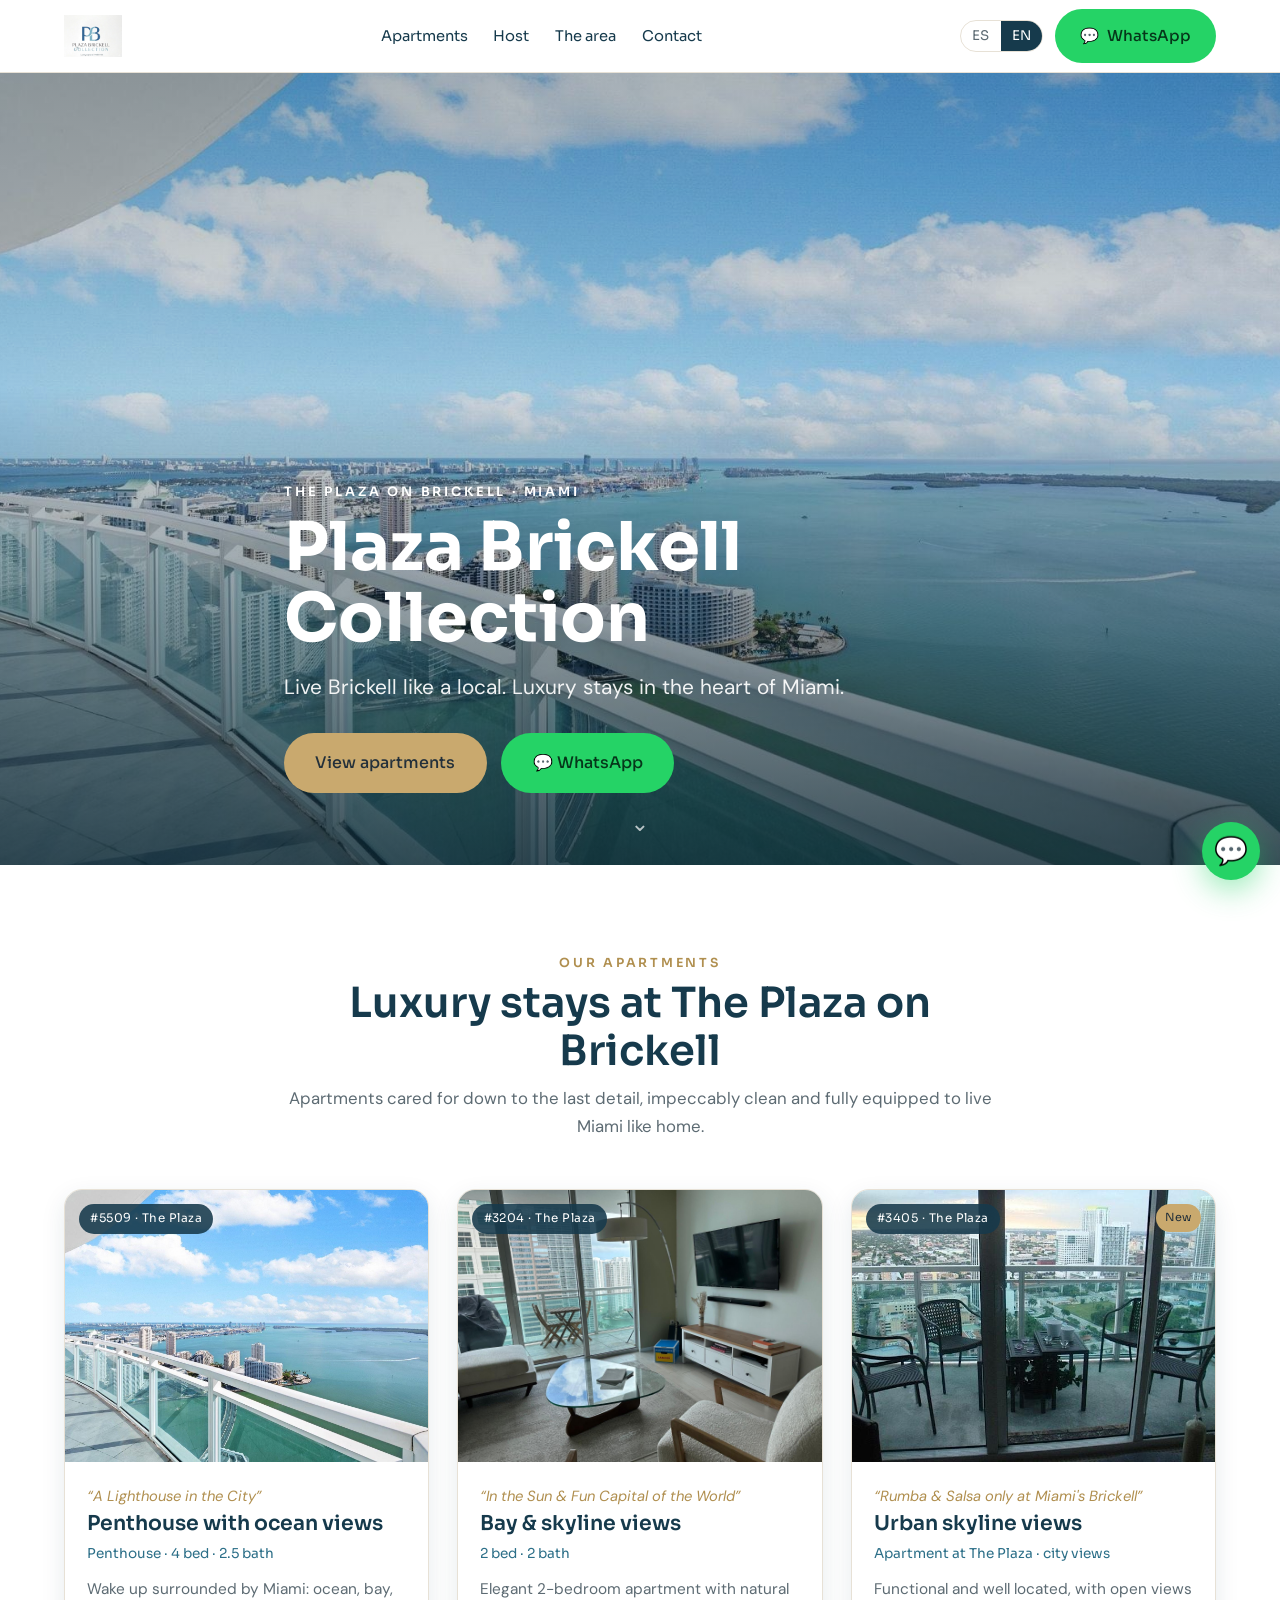
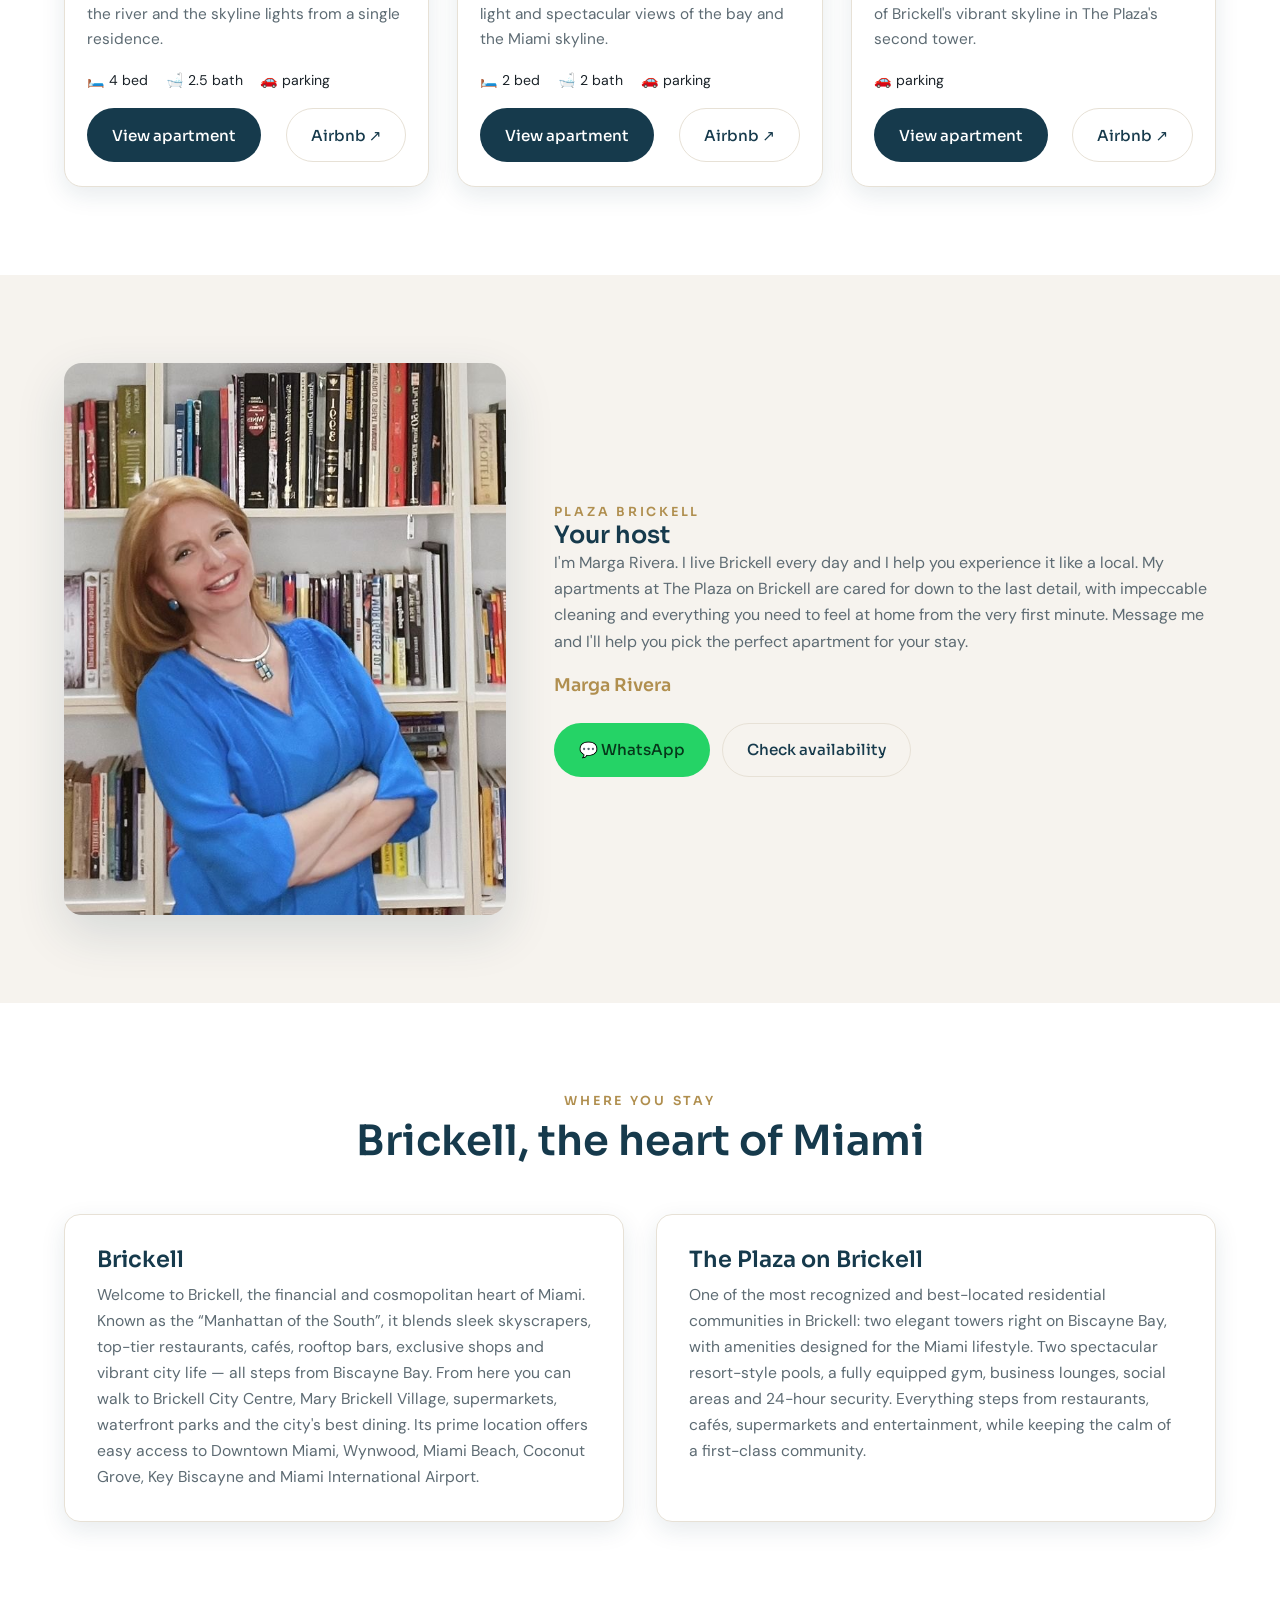
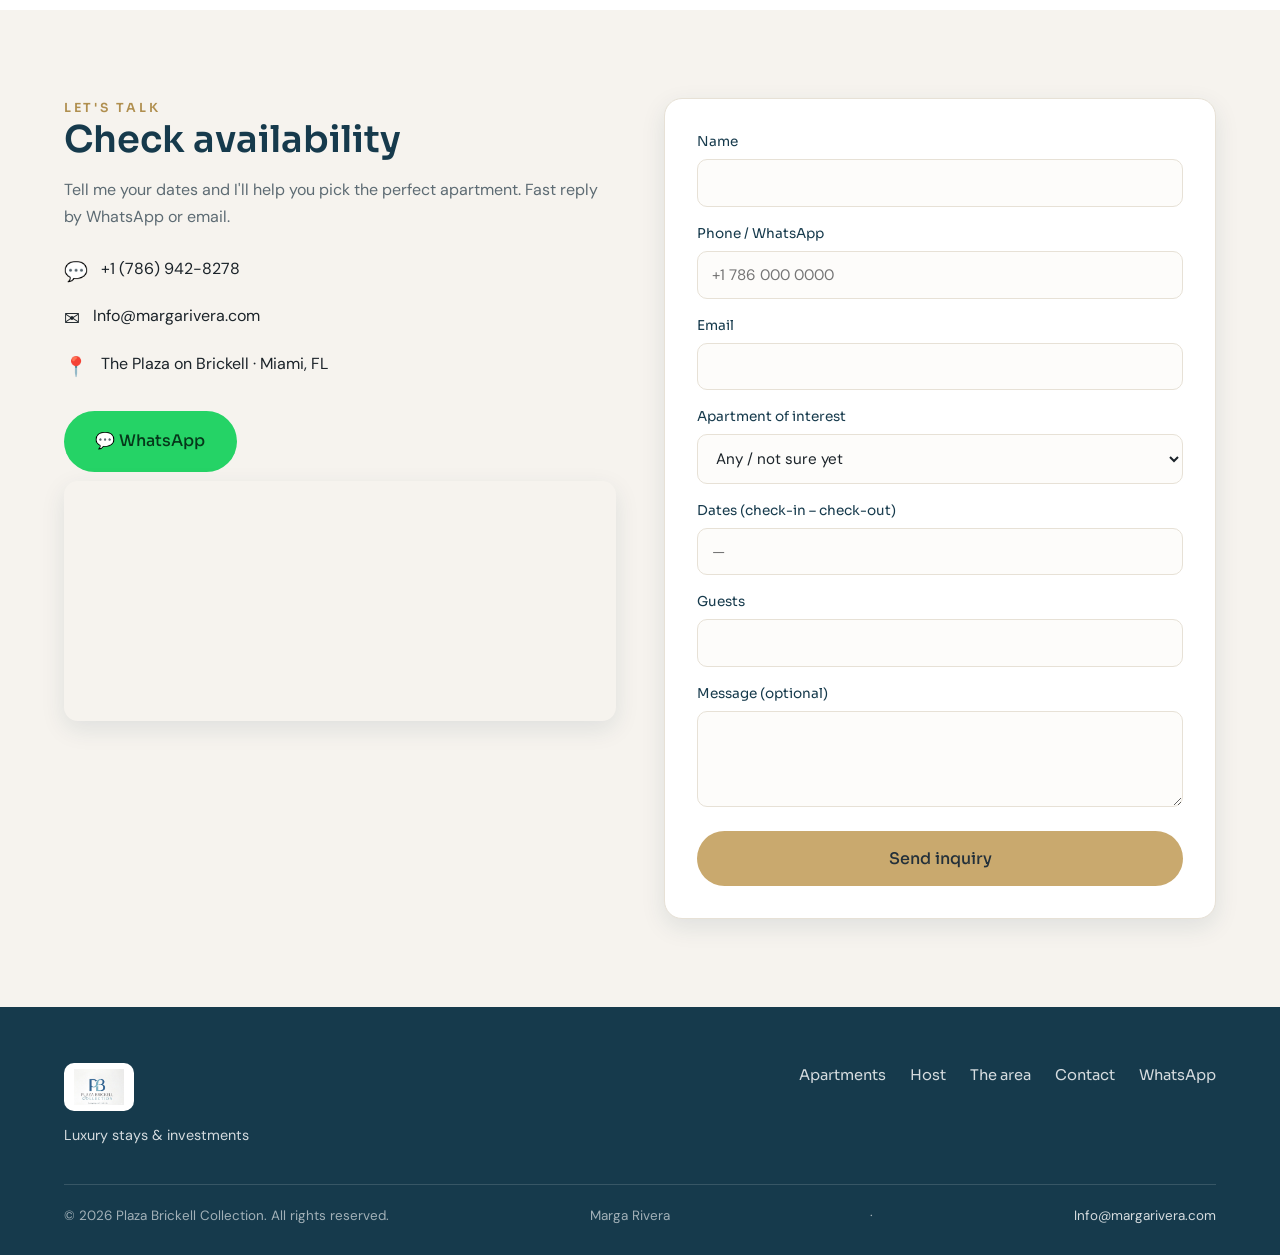
==== index.html @ 766ec1eb "Plaza Brickell Collection — web Fase 1 (escaparate ES/EN + SEO + mapas) Co-Authored-By: Claude Opus " ====
<!DOCTYPE html>
<html lang="en">
<head>
  <meta charset="UTF-8">
  <meta name="viewport" content="width=device-width, initial-scale=1.0">
  <title>Plaza Brickell Collection — Luxury stays in Brickell, Miami</title>
  <meta name="description" content="Luxury short-term apartments at The Plaza on Brickell, Miami. Bay & skyline views, resort-style pools, 24h security. Live Brickell like a local with Marga Rivera.">
  <meta name="keywords" content="Brickell apartment rental, The Plaza on Brickell, Miami vacation rental, luxury stay Miami, Brickell Airbnb">
  <link rel="canonical" href="https://miguelf660.github.io/plaza-brickell/">
  <!-- Open Graph -->
  <meta property="og:type" content="website">
  <meta property="og:title" content="Plaza Brickell Collection — Luxury stays in Brickell, Miami">
  <meta property="og:description" content="Luxury short-term apartments at The Plaza on Brickell, Miami. Live Brickell like a local.">
  <meta property="og:image" content="https://miguelf660.github.io/plaza-brickell/assets/img/brand/og.jpg">
  <meta property="og:url" content="https://miguelf660.github.io/plaza-brickell/">
  <meta name="twitter:card" content="summary_large_image">
  <meta name="theme-color" content="#163a4c">
  <!-- Fonts -->
  <link rel="preconnect" href="https://fonts.googleapis.com">
  <link rel="preconnect" href="https://fonts.gstatic.com" crossorigin>
  <link href="https://fonts.googleapis.com/css2?family=DM+Sans:wght@300;400;500;700&family=Sora:wght@300;400;500;600;700&display=swap" rel="stylesheet">
  <link rel="stylesheet" href="assets/css/styles.css">
  <link rel="icon" href="assets/img/brand/logo.jpg">
</head>
<body>

  <!-- NAV -->
  <header class="nav">
    <div class="wrap nav__inner">
      <a class="nav__logo" href="index.html">
        <img src="assets/img/brand/logo.jpg" alt="Plaza Brickell Collection">
      </a>
      <nav class="nav__links">
        <a href="#apartamentos" data-ui="nav_apts">Apartments</a>
        <a href="#anfitriona" data-ui="nav_host">Host</a>
        <a href="#zona" data-ui="nav_area">The area</a>
        <a href="#contacto" data-ui="nav_contact">Contact</a>
      </nav>
      <div class="nav__actions">
        <div class="lang">
          <button data-lang="es">ES</button>
          <button data-lang="en">EN</button>
        </div>
        <a class="btn btn--wa" data-wa target="_blank" rel="noopener" href="#">💬 <span data-ui="cta_wa">WhatsApp</span></a>
        <button class="nav__burger" aria-label="Menu">☰</button>
      </div>
    </div>
  </header>

  <!-- HERO -->
  <section class="hero">
    <div class="hero__bg" style="background-image:url('assets/img/apartments/5509/01.jpg')"></div>
    <div class="wrap hero__inner">
      <div class="hero__kicker" data-bind="SITE.heroKicker">The Plaza on Brickell · Miami</div>
      <h1 data-bind="SITE.brand">Plaza Brickell Collection</h1>
      <p data-bind="SITE.tagline">Live Brickell like a local. Luxury stays in the heart of Miami.</p>
      <div class="hero__cta">
        <a class="btn btn--gold btn--lg" href="#apartamentos" data-ui="cta_view">View apartments</a>
        <a class="btn btn--wa btn--lg" data-wa target="_blank" rel="noopener" href="#">💬 WhatsApp</a>
      </div>
    </div>
    <a href="#apartamentos" class="scroll-hint">⌄</a>
  </section>

  <!-- APARTAMENTOS -->
  <section class="section" id="apartamentos">
    <div class="wrap">
      <div class="section-head reveal">
        <div class="eyebrow" data-ui="apts_kick">Our apartments</div>
        <h2 data-ui="apts_title">Luxury stays at The Plaza on Brickell</h2>
        <p data-ui="apts_sub">Apartments cared for down to the last detail.</p>
      </div>
      <div class="apts" id="apts"><!-- render JS --></div>
    </div>
  </section>

  <!-- ANFITRIONA -->
  <section class="section section--soft" id="anfitriona">
    <div class="wrap">
      <div class="host">
        <div class="host__photo reveal">
          <img data-bind-src="SITE.host.photo" src="assets/img/brand/marga.jpg" alt="Marga Rivera">
        </div>
        <div class="reveal">
          <div class="eyebrow" data-bind="SITE.brandShort">Plaza Brickell</div>
          <h2 data-bind="PLACES.host.title">Your host</h2>
          <p class="lead" data-bind="PLACES.host.body">…</p>
          <div class="host__sig" data-bind="SITE.host.name">Marga Rivera</div>
          <div class="contact__cta" style="margin-top:1.4rem">
            <a class="btn btn--wa" data-wa target="_blank" rel="noopener" href="#">💬 WhatsApp</a>
            <a class="btn btn--ghost" href="#contacto" data-ui="b_check">Check availability</a>
          </div>
        </div>
      </div>
    </div>
  </section>

  <!-- ZONA -->
  <section class="section" id="zona">
    <div class="wrap">
      <div class="section-head reveal">
        <div class="eyebrow" data-ui="area_kick">Where you stay</div>
        <h2 data-ui="area_title">Brickell, the heart of Miami</h2>
      </div>
      <div class="places">
        <div class="place-card reveal">
          <h3 data-bind="PLACES.brickell.title">Brickell</h3>
          <p data-bind="PLACES.brickell.body">…</p>
        </div>
        <div class="place-card reveal">
          <h3 data-bind="PLACES.plaza.title">The Plaza on Brickell</h3>
          <p data-bind="PLACES.plaza.body">…</p>
        </div>
      </div>
    </div>
  </section>

  <!-- CONTACTO -->
  <section class="section section--soft" id="contacto">
    <div class="wrap">
      <div class="contact">
        <div class="contact__aside reveal">
          <div class="eyebrow" data-ui="contact_kick">Let's talk</div>
          <h2 data-ui="contact_title">Check availability</h2>
          <p class="lead" data-ui="contact_sub">Tell me your dates…</p>
          <ul class="contact__list">
            <li><span class="ic">💬</span> <a data-wa target="_blank" rel="noopener" href="#" data-bind="SITE.phoneDisplay">WhatsApp</a></li>
            <li><span class="ic">✉️</span> <a data-bind-href="SITE.emailHref" href="#" data-bind="SITE.email">email</a></li>
            <li><span class="ic">📍</span> <span>The Plaza on Brickell · Miami, FL</span></li>
          </ul>
          <div class="contact__cta">
            <a class="btn btn--wa btn--lg" data-wa target="_blank" rel="noopener" href="#">💬 WhatsApp</a>
          </div>
          <iframe class="map" loading="lazy" referrerpolicy="no-referrer-when-downgrade"
            title="The Plaza on Brickell, Miami"
            src="https://www.google.com/maps?q=The%20Plaza%20on%20Brickell%2C%20950%20Brickell%20Bay%20Dr%2C%20Miami%2C%20FL%2033131&output=embed"></iframe>
        </div>

        <form class="form" id="inquiry" novalidate>
          <div class="field">
            <label data-ui="f_name">Name</label>
            <input type="text" name="name" required maxlength="120">
          </div>
          <div class="field">
            <label data-ui="f_phone">Phone / WhatsApp</label>
            <input type="tel" name="phone" required maxlength="40" placeholder="+1 786 000 0000">
          </div>
          <div class="field">
            <label data-ui="f_email">Email</label>
            <input type="email" name="email" maxlength="160">
          </div>
          <div class="field">
            <label data-ui="f_apt">Apartment of interest</label>
            <select name="apartment" id="f_apt_select"></select>
          </div>
          <div class="field">
            <label data-ui="f_dates">Dates</label>
            <input type="text" name="dates" maxlength="80" placeholder="—">
          </div>
          <div class="field">
            <label data-ui="f_guests">Guests</label>
            <input type="text" name="guests" maxlength="20">
          </div>
          <div class="field">
            <label data-ui="f_msg">Message (optional)</label>
            <textarea name="message" maxlength="600"></textarea>
          </div>
          <button type="submit" class="btn btn--gold btn--lg" data-ui="f_send">Send inquiry</button>
          <div class="form__msg"></div>
        </form>
      </div>
    </div>
  </section>

  <!-- FOOTER -->
  <footer class="footer">
    <div class="wrap">
      <div class="footer__top">
        <div class="footer__brand">
          <img src="assets/img/brand/logo.jpg" alt="Plaza Brickell Collection">
          <p style="margin-top:.8rem;max-width:280px;font-size:.9rem" data-bind="SITE.logoSub">Luxury stays &amp; investments</p>
        </div>
        <nav class="footer__links">
          <a href="#apartamentos" data-ui="nav_apts">Apartments</a>
          <a href="#anfitriona" data-ui="nav_host">Host</a>
          <a href="#zona" data-ui="nav_area">The area</a>
          <a href="#contacto" data-ui="nav_contact">Contact</a>
          <a data-wa target="_blank" rel="noopener" href="#">WhatsApp</a>
        </nav>
      </div>
      <div class="footer__bottom">
        <span>© <span id="year"></span> <span data-bind="SITE.brand">Plaza Brickell Collection</span>. <span data-ui="foot_rights">All rights reserved.</span></span>
        <span data-bind="SITE.host.name">Marga Rivera</span> · <a data-bind-href="SITE.emailHref" data-bind="SITE.email" href="#">email</a>
      </div>
    </div>
  </footer>

  <a class="fab" data-wa target="_blank" rel="noopener" href="#" aria-label="WhatsApp">💬</a>

  <script src="assets/js/data.js"></script>
  <script src="assets/js/main.js"></script>
  <script>document.getElementById('year').textContent = new Date().getFullYear();</script>
</body>
</html>
---- assets/css/styles.css ----
/* ============================================================================
   Plaza Brickell Collection — Estilos
   Paleta de marca: azul Brickell (logo) + dorado cálido, fondo claro elegante.
   ============================================================================ */
:root{
  --navy:#163a4c;
  --teal:#2c6f88;
  --teal-d:#1f5167;
  --steel:#6f9bb0;
  --gold:#c9a96e;
  --gold-d:#b08f4f;
  --ink:#1b2329;
  --muted:#5d6b73;
  --bg:#ffffff;
  --bg-soft:#f6f3ee;
  --line:#e7e1d6;
  --shadow:0 18px 50px rgba(22,58,76,.14);
  --shadow-sm:0 8px 24px rgba(22,58,76,.10);
  --font-head:'Sora',system-ui,sans-serif;
  --font-body:'DM Sans',system-ui,sans-serif;
  --maxw:1200px;
}
*{box-sizing:border-box;margin:0;padding:0}
html{scroll-behavior:smooth}
body{
  font-family:var(--font-body);
  color:var(--ink);
  background:var(--bg);
  line-height:1.65;
  -webkit-font-smoothing:antialiased;
}
img{max-width:100%;display:block}
a{color:inherit;text-decoration:none}
h1,h2,h3,h4{font-family:var(--font-head);font-weight:600;line-height:1.15;color:var(--navy)}
.wrap{max-width:var(--maxw);margin:0 auto;padding:0 24px}
.eyebrow{
  font-family:var(--font-head);font-size:.78rem;font-weight:600;
  letter-spacing:.22em;text-transform:uppercase;color:var(--gold-d);
}
.section{padding:88px 0}
.section--soft{background:var(--bg-soft)}
.section-head{max-width:720px;margin:0 auto 48px;text-align:center}
.section-head h2{font-size:clamp(1.8rem,3.4vw,2.6rem);margin:.4rem 0 .6rem}
.section-head p{color:var(--muted);font-size:1.05rem}
.lead{color:var(--muted)}

/* Botones */
.btn{
  display:inline-flex;align-items:center;gap:.5rem;
  font-family:var(--font-head);font-weight:500;font-size:.95rem;
  padding:.85rem 1.5rem;border-radius:999px;border:1px solid transparent;
  cursor:pointer;transition:.25s ease;white-space:nowrap;
}
.btn--gold{background:var(--gold);color:#23303a}
.btn--gold:hover{background:var(--gold-d);color:#fff;transform:translateY(-1px)}
.btn--navy{background:var(--navy);color:#fff}
.btn--navy:hover{background:var(--teal-d);transform:translateY(-1px)}
.btn--wa{background:#25d366;color:#06371a}
.btn--wa:hover{background:#1eb455;color:#fff;transform:translateY(-1px)}
.btn--ghost{background:transparent;border-color:var(--line);color:var(--navy)}
.btn--ghost:hover{border-color:var(--gold);color:var(--gold-d)}
.btn--lg{padding:1rem 1.9rem;font-size:1rem}

/* ---------------- NAV ---------------- */
.nav{
  position:sticky;top:0;z-index:50;background:rgba(255,255,255,.92);
  backdrop-filter:blur(10px);border-bottom:1px solid var(--line);
}
.nav__inner{display:flex;align-items:center;justify-content:space-between;height:72px}
.nav__logo{display:flex;align-items:center;gap:.6rem}
.nav__logo img{height:42px;width:auto}
.nav__links{display:flex;align-items:center;gap:1.6rem}
.nav__links a{font-family:var(--font-head);font-size:.92rem;color:var(--navy);transition:.2s}
.nav__links a:hover{color:var(--gold-d)}
.nav__actions{display:flex;align-items:center;gap:.75rem}
.lang{
  display:flex;border:1px solid var(--line);border-radius:999px;overflow:hidden;
  font-family:var(--font-head);font-size:.8rem;
}
.lang button{background:transparent;border:0;padding:.4rem .7rem;cursor:pointer;color:var(--muted);font-family:inherit}
.lang button.is-active{background:var(--navy);color:#fff}
.nav__burger{display:none;background:none;border:0;font-size:1.5rem;color:var(--navy);cursor:pointer}

/* ---------------- HERO ---------------- */
.hero{
  position:relative;min-height:88vh;display:flex;align-items:flex-end;
  color:#fff;background:#0d2733;overflow:hidden;
}
.hero__bg{position:absolute;inset:0;background-size:cover;background-position:center;transform:scale(1.03)}
.hero__bg::after{content:"";position:absolute;inset:0;
  background:linear-gradient(180deg,rgba(13,39,51,.35) 0%,rgba(13,39,51,.15) 40%,rgba(13,39,51,.82) 100%)}
.hero__inner{position:relative;z-index:2;padding-bottom:72px;max-width:760px}
.hero__kicker{color:var(--gold-soft);letter-spacing:.22em;text-transform:uppercase;font-family:var(--font-head);font-weight:600;font-size:.8rem}
.hero h1{color:#fff;font-size:clamp(2.4rem,5.5vw,4.2rem);font-weight:700;margin:.6rem 0 1rem;line-height:1.05}
.hero p{font-size:clamp(1.05rem,2vw,1.3rem);max-width:620px;color:rgba(255,255,255,.92)}
.hero__cta{display:flex;flex-wrap:wrap;gap:.9rem;margin-top:1.8rem}
.scroll-hint{position:absolute;left:50%;bottom:22px;transform:translateX(-50%);z-index:2;color:rgba(255,255,255,.7);font-size:1.4rem;animation:bob 2s infinite}
@keyframes bob{0%,100%{transform:translate(-50%,0)}50%{transform:translate(-50%,8px)}}

/* ---------------- APARTMENTS GRID ---------------- */
.apts{display:grid;grid-template-columns:repeat(3,1fr);gap:28px}
.card{
  background:#fff;border:1px solid var(--line);border-radius:18px;overflow:hidden;
  box-shadow:var(--shadow-sm);transition:.3s ease;display:flex;flex-direction:column;
}
.card:hover{transform:translateY(-6px);box-shadow:var(--shadow)}
.card__media{position:relative;aspect-ratio:4/3;overflow:hidden}
.card__media img{width:100%;height:100%;object-fit:cover;transition:.5s ease}
.card:hover .card__media img{transform:scale(1.06)}
.card__badge{position:absolute;top:14px;left:14px;background:rgba(22,58,76,.88);color:#fff;
  font-family:var(--font-head);font-size:.74rem;letter-spacing:.04em;padding:.35rem .7rem;border-radius:999px}
.card__flag{position:absolute;top:14px;right:14px;background:var(--gold);color:#23303a;
  font-family:var(--font-head);font-size:.7rem;padding:.3rem .6rem;border-radius:999px}
.card__body{padding:22px 22px 24px;display:flex;flex-direction:column;flex:1}
.card__nick{font-style:italic;color:var(--gold-d);font-size:.92rem;margin-bottom:.2rem}
.card__title{font-size:1.28rem;margin-bottom:.5rem}
.card__type{font-family:var(--font-head);font-size:.85rem;color:var(--teal);margin-bottom:.7rem}
.card__short{color:var(--muted);font-size:.96rem;flex:1}
.card__meta{display:flex;gap:1.1rem;flex-wrap:wrap;margin:1rem 0;color:var(--ink);font-size:.88rem}
.card__meta span{display:inline-flex;align-items:center;gap:.35rem}
.card__foot{display:flex;align-items:center;justify-content:space-between;gap:.6rem;margin-top:auto}

/* ---------------- SPLIT (about / places) ---------------- */
.split{display:grid;grid-template-columns:1fr 1fr;gap:56px;align-items:center}
.split__media img{border-radius:18px;box-shadow:var(--shadow);width:100%;object-fit:cover}
.split h2{font-size:clamp(1.7rem,3vw,2.3rem);margin:.4rem 0 1rem}
.split p+p{margin-top:1rem}
.places{display:grid;grid-template-columns:1fr 1fr;gap:32px;margin-top:8px}
.place-card{background:#fff;border:1px solid var(--line);border-radius:16px;padding:32px;box-shadow:var(--shadow-sm)}
.place-card h3{font-size:1.4rem;margin-bottom:.6rem}
.place-card p{color:var(--muted);font-size:.98rem}

/* ---------------- HOST strip ---------------- */
.host{display:grid;grid-template-columns:.8fr 1.2fr;gap:48px;align-items:center}
.host__photo{position:relative}
.host__photo img{border-radius:18px;box-shadow:var(--shadow);aspect-ratio:4/5;object-fit:cover;object-position:center top}
.host__sig{font-family:var(--font-head);color:var(--gold-d);font-size:1.1rem;margin-top:1rem;font-weight:600}

/* ---------------- CONTACT ---------------- */
.contact{display:grid;grid-template-columns:1fr 1fr;gap:48px}
.contact__aside h2{font-size:clamp(1.7rem,3vw,2.3rem);margin-bottom:1rem}
.contact__list{list-style:none;margin:1.6rem 0 0;display:flex;flex-direction:column;gap:1rem}
.contact__list li{display:flex;gap:.8rem;align-items:flex-start;color:var(--ink)}
.contact__list .ic{font-size:1.2rem}
.contact__cta{display:flex;flex-wrap:wrap;gap:.8rem;margin-top:1.8rem}
.form{background:#fff;border:1px solid var(--line);border-radius:18px;padding:32px;box-shadow:var(--shadow-sm)}
.field{margin-bottom:1rem}
.field label{display:block;font-family:var(--font-head);font-size:.85rem;margin-bottom:.35rem;color:var(--navy)}
.field input,.field select,.field textarea{
  width:100%;padding:.8rem .9rem;border:1px solid var(--line);border-radius:10px;
  font-family:var(--font-body);font-size:.95rem;background:#fdfcfa;color:var(--ink);transition:.2s;
}
.field input:focus,.field select:focus,.field textarea:focus{outline:none;border-color:var(--gold);box-shadow:0 0 0 3px rgba(201,169,110,.18)}
.field textarea{min-height:96px;resize:vertical}
.form__msg{margin-top:.8rem;font-size:.9rem;display:none}
.form__msg.ok{display:block;color:#1c7a45}
.form__msg.err{display:block;color:#b3402e}
.form .btn{width:100%;justify-content:center}

/* ---------------- FOOTER ---------------- */
.footer{background:var(--navy);color:rgba(255,255,255,.82);padding:56px 0 28px}
.footer__top{display:flex;flex-wrap:wrap;justify-content:space-between;gap:28px;align-items:flex-start}
.footer__brand img{height:48px;background:#fff;border-radius:10px;padding:6px 10px}
.footer a{color:rgba(255,255,255,.82)}
.footer a:hover{color:var(--gold-soft)}
.footer__links{display:flex;gap:1.5rem;flex-wrap:wrap;font-family:var(--font-head);font-size:.92rem}
.footer__bottom{margin-top:36px;padding-top:20px;border-top:1px solid rgba(255,255,255,.14);
  display:flex;flex-wrap:wrap;justify-content:space-between;gap:10px;font-size:.84rem;color:rgba(255,255,255,.6)}

/* ---------------- DETALLE APARTAMENTO ---------------- */
.detail-hero{position:relative;height:62vh;min-height:420px;background:#0d2733;overflow:hidden;cursor:zoom-in}
.detail-hero img{width:100%;height:100%;object-fit:cover}
.detail-hero__grad{position:absolute;inset:0;background:linear-gradient(180deg,rgba(13,39,51,.25),rgba(13,39,51,.7))}
.detail-hero__cap{position:absolute;left:0;right:0;bottom:0;z-index:2;color:#fff;padding:0 0 34px}
.detail-hero__cap .nick{font-style:italic;color:var(--gold-soft)}
.detail-hero__cap h1{color:#fff;font-size:clamp(1.9rem,4vw,3rem);margin:.3rem 0}
.gallery-count{position:absolute;right:18px;bottom:18px;z-index:2;background:rgba(22,58,76,.8);color:#fff;font-family:var(--font-head);font-size:.82rem;padding:.45rem .8rem;border-radius:999px}
.detail-layout{display:grid;grid-template-columns:1.6fr .9fr;gap:48px;padding:64px 0}
.chips{display:flex;flex-wrap:wrap;gap:.6rem;margin-bottom:1.6rem}
.chip{background:var(--bg-soft);border:1px solid var(--line);border-radius:999px;padding:.45rem .9rem;font-family:var(--font-head);font-size:.85rem;color:var(--navy);display:inline-flex;gap:.4rem;align-items:center}
.detail-body h2{font-size:1.5rem;margin:2rem 0 .8rem}
.detail-body p{color:#384149}
.amen-grid{display:grid;grid-template-columns:repeat(2,1fr);gap:.7rem 1.4rem;margin-top:1rem}
.amen-grid li{list-style:none;display:flex;gap:.6rem;align-items:center;color:var(--ink);font-size:.96rem}
.thumbs{display:grid;grid-template-columns:repeat(4,1fr);gap:10px;margin-top:14px}
.thumbs img{aspect-ratio:1;object-fit:cover;border-radius:10px;cursor:pointer;transition:.2s;border:2px solid transparent}
.thumbs img:hover{transform:scale(1.03);border-color:var(--gold)}
.booking-card{position:sticky;top:96px;background:#fff;border:1px solid var(--line);border-radius:18px;padding:28px;box-shadow:var(--shadow-sm)}
.booking-card h3{font-size:1.25rem;margin-bottom:.3rem}
.booking-card .price-note{color:var(--muted);font-size:.92rem;margin-bottom:1.2rem}
.booking-card .btn{width:100%;justify-content:center;margin-bottom:.6rem}
.booking-card .or{text-align:center;color:var(--muted);font-size:.8rem;margin:.7rem 0}
.notice{background:#fff7e8;border:1px solid #f0dcae;color:#8a6d2f;border-radius:12px;padding:.8rem 1rem;font-size:.88rem;margin-top:1rem}
.backlink{display:inline-flex;align-items:center;gap:.4rem;color:var(--teal);font-family:var(--font-head);font-size:.9rem;margin:24px 0 0}
.map{width:100%;height:320px;border:0;border-radius:14px;margin-top:.6rem;box-shadow:var(--shadow-sm)}
.contact .map{height:240px}

/* ---------------- LIGHTBOX ---------------- */
.lb{position:fixed;inset:0;background:rgba(10,24,31,.94);z-index:100;display:none;align-items:center;justify-content:center}
.lb.open{display:flex}
.lb img{max-width:92vw;max-height:86vh;border-radius:8px;box-shadow:0 20px 60px rgba(0,0,0,.5)}
.lb__close,.lb__nav{position:absolute;background:rgba(255,255,255,.12);border:0;color:#fff;cursor:pointer;
  width:50px;height:50px;border-radius:50%;font-size:1.5rem;display:flex;align-items:center;justify-content:center;transition:.2s}
.lb__close:hover,.lb__nav:hover{background:rgba(255,255,255,.28)}
.lb__close{top:22px;right:22px}
.lb__nav{top:50%;transform:translateY(-50%)}
.lb__prev{left:22px}.lb__next{right:22px}
.lb__counter{position:absolute;bottom:22px;left:50%;transform:translateX(-50%);color:#fff;font-family:var(--font-head);font-size:.9rem}

/* WhatsApp flotante */
.fab{position:fixed;right:20px;bottom:20px;z-index:60;width:58px;height:58px;border-radius:50%;
  background:#25d366;color:#fff;display:flex;align-items:center;justify-content:center;font-size:1.7rem;
  box-shadow:0 10px 30px rgba(37,211,102,.45);transition:.25s}
.fab:hover{transform:scale(1.08)}

/* Reveal on scroll */
.reveal{opacity:0;transform:translateY(24px);transition:.7s ease}
.reveal.in{opacity:1;transform:none}

/* ---------------- RESPONSIVE ---------------- */
@media (max-width:980px){
  .apts{grid-template-columns:repeat(2,1fr)}
  .split,.contact,.host{grid-template-columns:1fr;gap:34px}
  .host__photo{max-width:360px;margin:0 auto}
  .detail-layout{grid-template-columns:1fr;gap:32px}
  .booking-card{position:static}
  .places{grid-template-columns:1fr}
}
@media (max-width:680px){
  .section{padding:60px 0}
  .apts{grid-template-columns:1fr}
  .nav__links{display:none}
  .nav__links.open{display:flex;position:absolute;top:72px;left:0;right:0;background:#fff;
    flex-direction:column;padding:18px 24px;border-bottom:1px solid var(--line);gap:1rem}
  .nav__burger{display:block}
  .amen-grid{grid-template-columns:1fr}
  .thumbs{grid-template-columns:repeat(3,1fr)}
}
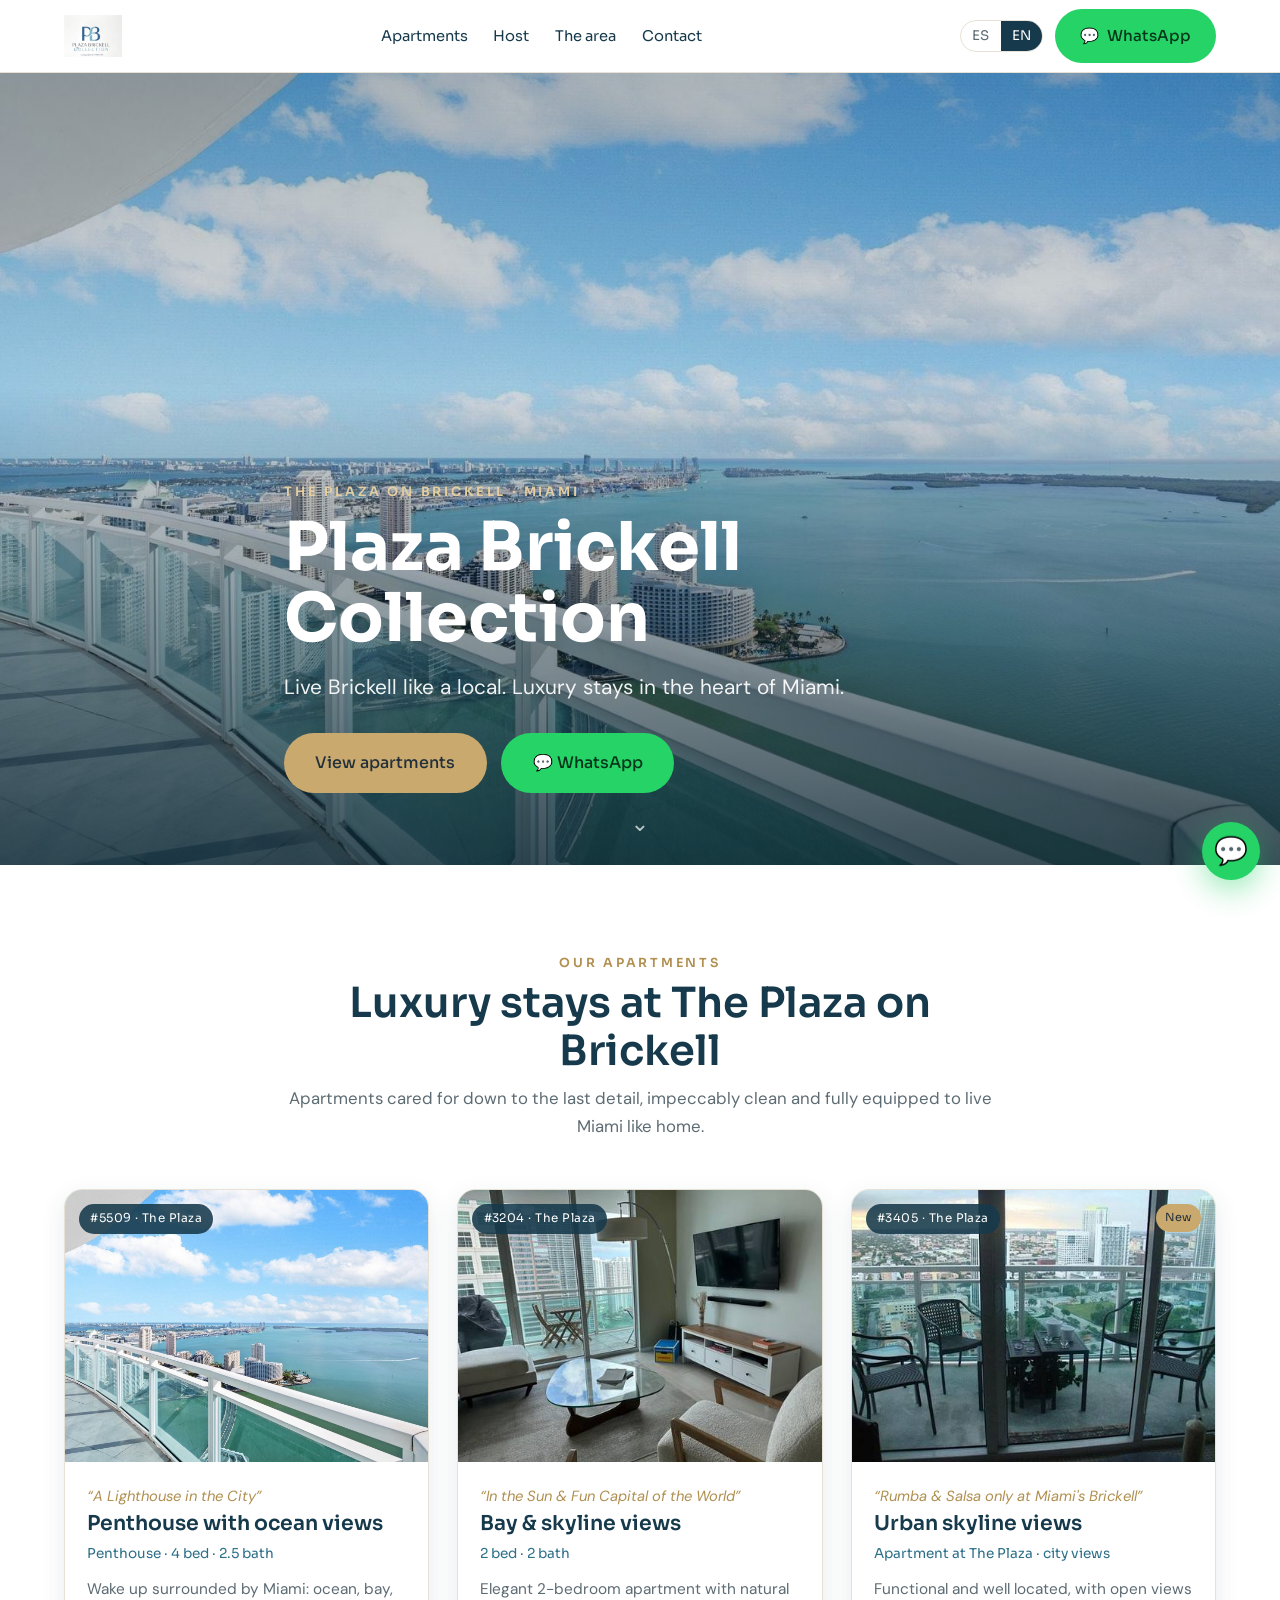
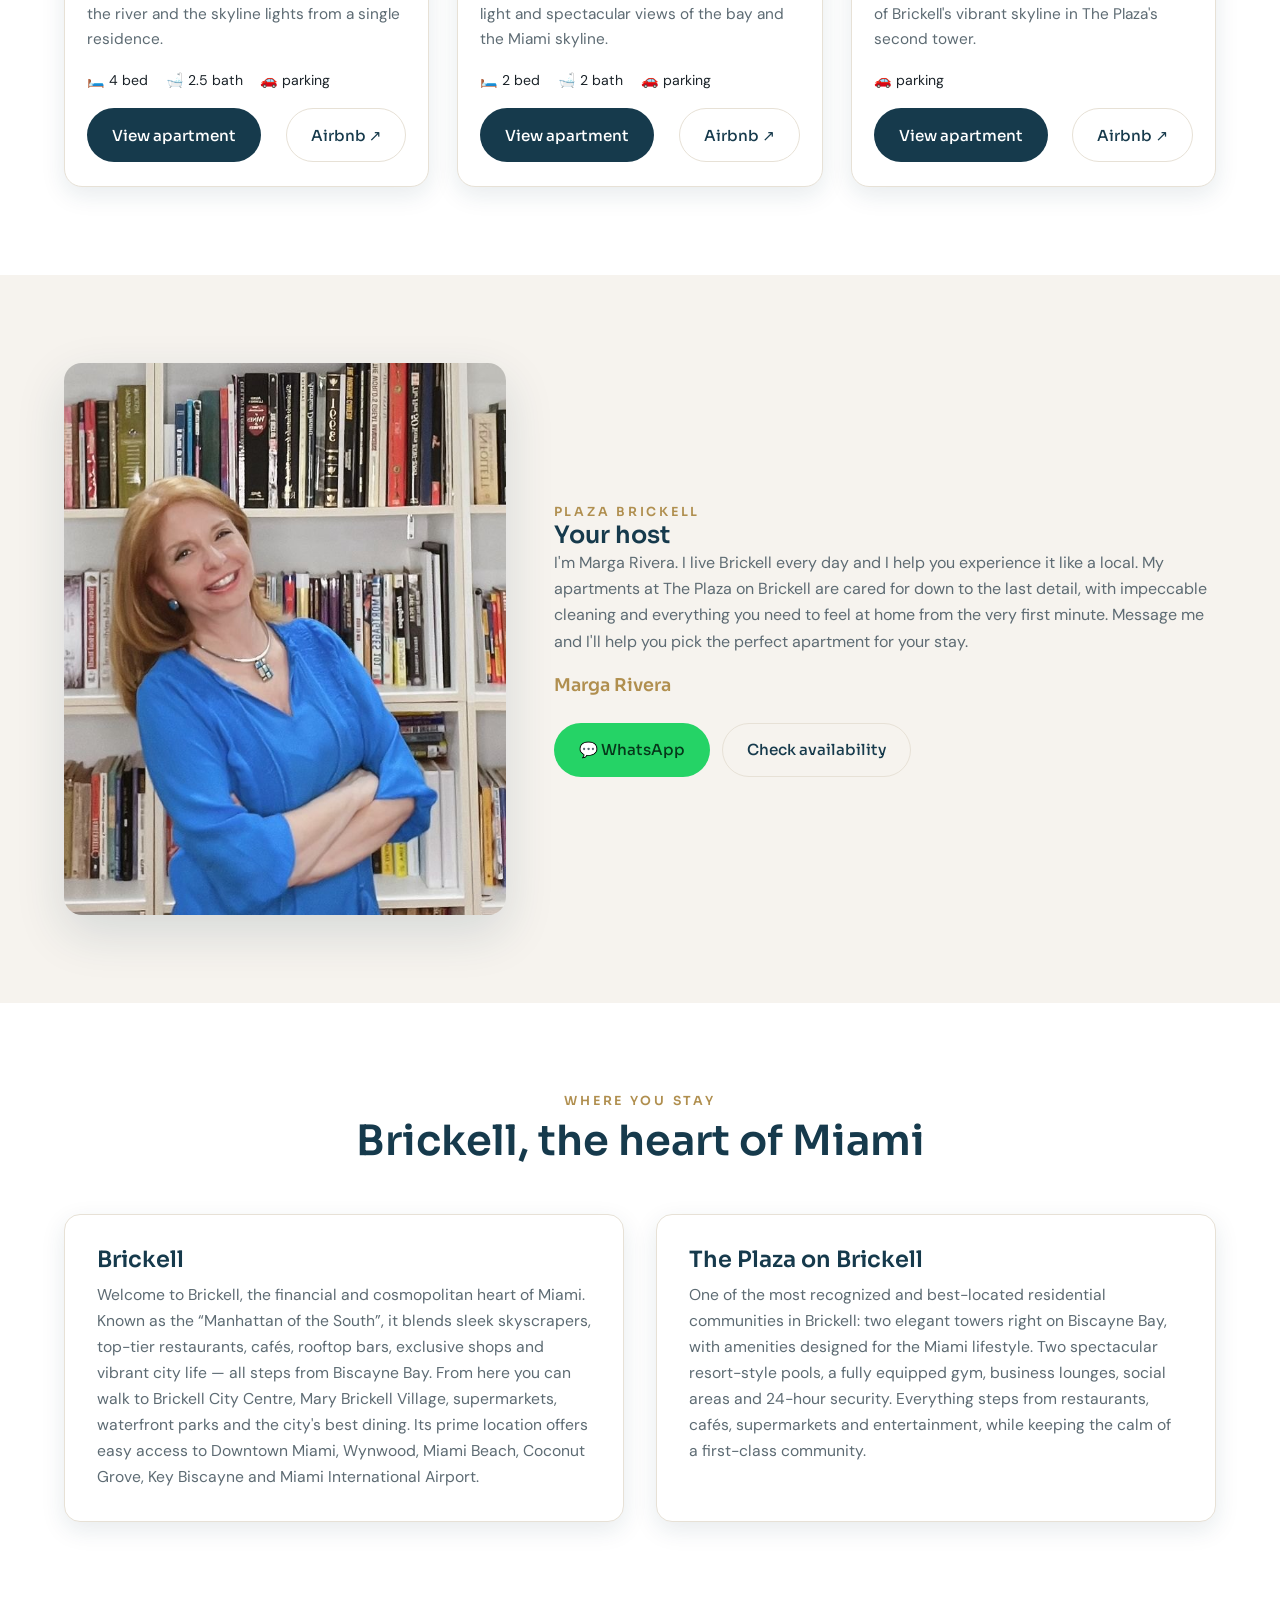
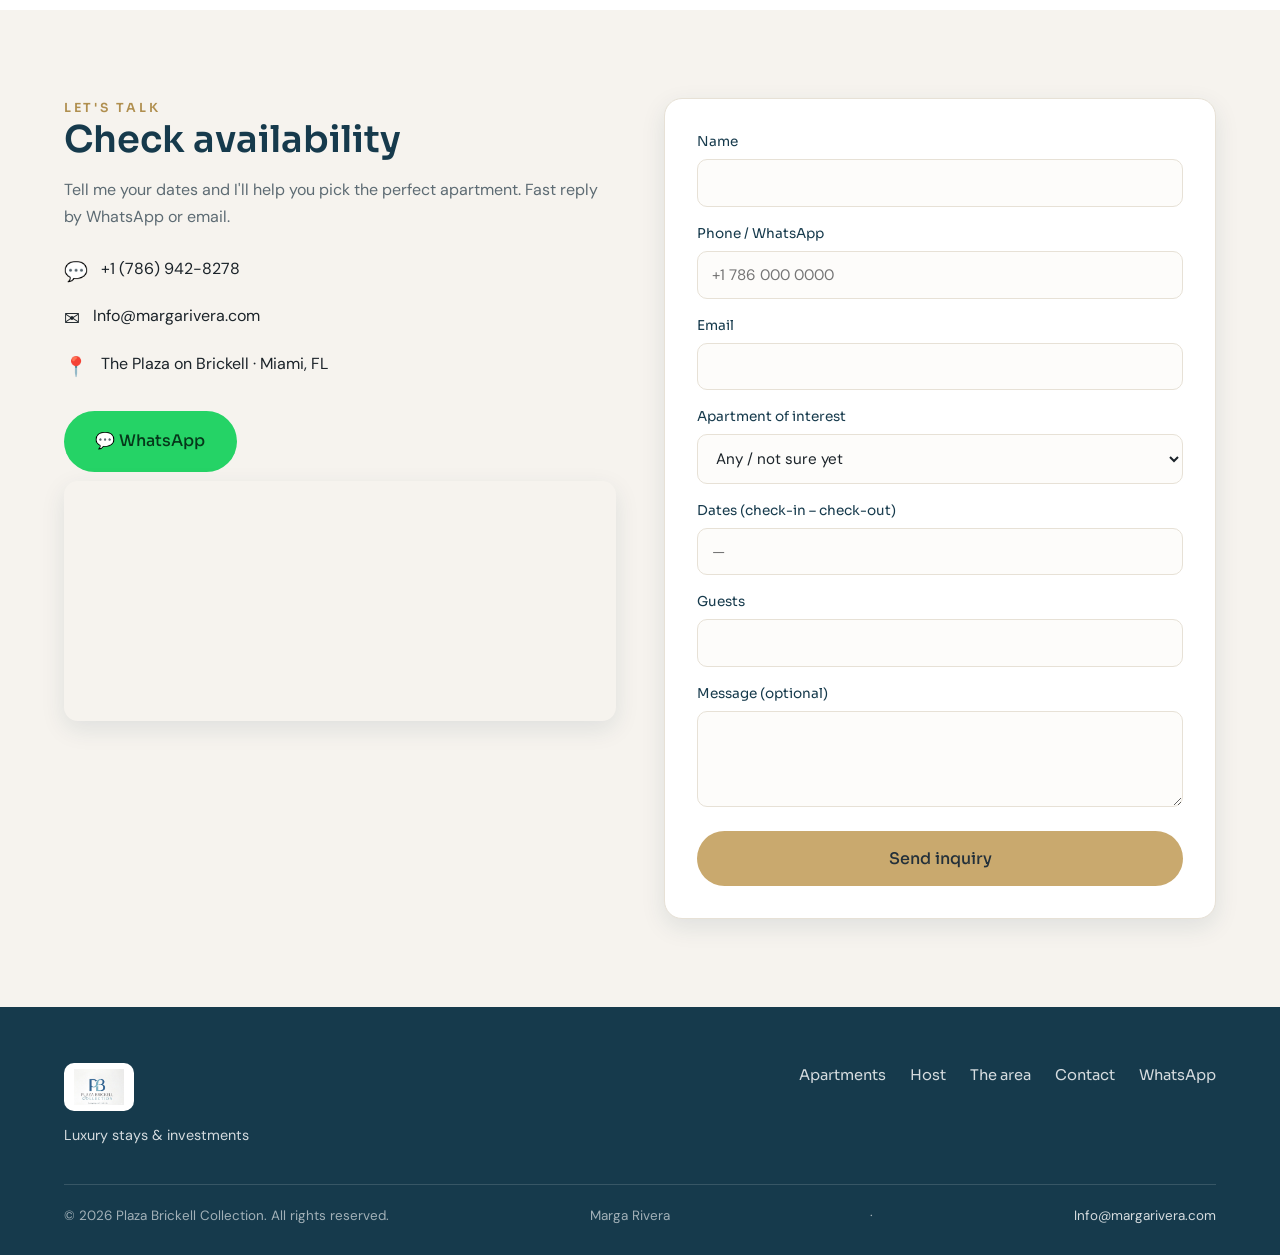
==== commit 413404c0: "Optimización: bugs (gold-soft, lightbox, form), miniaturas 480px y SEO por ficha - Define --gold-sof" ====
--- a/index.html
+++ b/index.html
@@ -21,6 +21,7 @@
   <link href="https://fonts.googleapis.com/css2?family=DM+Sans:wght@300;400;500;700&family=Sora:wght@300;400;500;600;700&display=swap" rel="stylesheet">
   <link rel="stylesheet" href="assets/css/styles.css">
   <link rel="icon" href="assets/img/brand/logo.jpg">
+  <link rel="preload" as="image" href="assets/img/apartments/5509/01.jpg">
 </head>
 <body>
 
--- a/assets/css/styles.css
+++ b/assets/css/styles.css
@@ -9,6 +9,7 @@
   --steel:#6f9bb0;
   --gold:#c9a96e;
   --gold-d:#b08f4f;
+  --gold-soft:#e6cf9f;
   --ink:#1b2329;
   --muted:#5d6b73;
   --bg:#ffffff;
